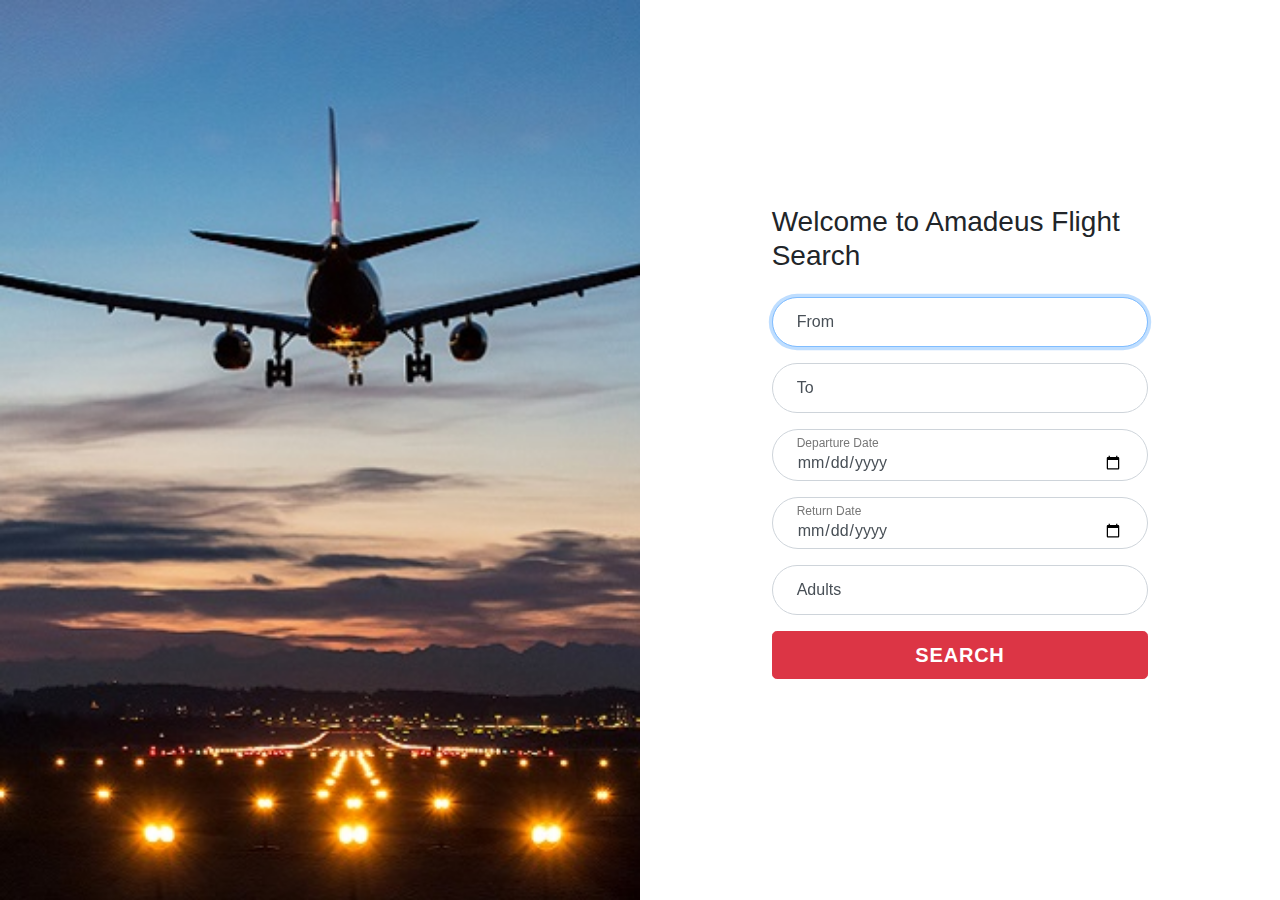
==== index.html @ 5aeae62c "first commit" ====
<!-- saved from url=(0053)https://amadeus4dev-smart-flightsearch.herokuapp.com/ -->
<html lang="en"><head><meta http-equiv="Content-Type" content="text/html; charset=UTF-8">

    <link rel="stylesheet" type="text/css" href="./Amadeus Flight Search_files/style.css">
    <link rel="stylesheet" href="./Amadeus Flight Search_files/bootstrap.min.css" integrity="sha384-Gn5384xqQ1aoWXA+058RXPxPg6fy4IWvTNh0E263XmFcJlSAwiGgFAW/dAiS6JXm" crossorigin="anonymous">
    

    <title>Amadeus Flight Search</title>
</head>

<body data-new-gr-c-s-check-loaded="14.984.0" data-gr-ext-installed="">

<div class="container-fluid">
  <div class="row no-gutter">
    <div class="d-none d-md-flex col-md-4 col-lg-6 bg-image"></div>
    <div class="col-md-8 col-lg-6">
      <div class="login d-flex align-items-center py-5">
        <div class="container">
          <div class="row">
            <div class="col-md-9 col-lg-8 mx-auto">
                
              <h3 class="login-heading mb-4">Welcome to Amadeus Flight Search</h3>
              <form action="/result" method="GET" id="form_id"> 
                  <div class="form-label-group">
                      <input type="text" name1="Origin" id="inputOrigin" class="form-control ui-autocomplete-input" placeholder="From" required="" autofocus="" autocomplete="off">
                      <label for="inputOrigin">From</label>
                  </div>

                  <div class="form-label-group">
                      <input type="text" name1="Destination" id="inputDestination" class="form-control ui-autocomplete-input" placeholder="To" required="" autofocus="" autocomplete="off">
                      <label for="inputDestination">To</label>
                  </div>
                  <div class="form-label-group">
                      <input type="date" name1="Departuredate" id="idDeparturedate" class="form-control" placeholder="Departure Date" required="">
                      <label for="idDeparturedate">Departure Date</label>
                  </div>

                  <div class="form-label-group">
                      <input type="date" name1="Returndate" id="idReturndate" class="form-control" placeholder="Return Date">
                      <label for="idReturndate">Return Date</label>
                  </div>

                  <div class="form-label-group">
                      <input type="number" name1="Adults" id="idAdults" class="form-control" placeholder="Adults">
                      <label for="idAdults">Adults</label>
                  </div>
                  <input class="btn btn-lg btn-danger btn-block btn-login text-uppercase font-weight-bold mb-2" type="Submit" name1="Submit" value="Search">
              </form>
            </div>
          </div>
        </div>
      </div>
    </div>
  </div>
</div>

<script src="./Amadeus Flight Search_files/popper.min.js.download" integrity="sha384-ApNbgh9B+Y1QKtv3Rn7W3mgPxhU9K/ScQsAP7hUibX39j7fakFPskvXusvfa0b4Q" crossorigin="anonymous"></script>
<script src="./Amadeus Flight Search_files/bootstrap.min.js.download" integrity="sha384-JZR6Spejh4U02d8jOt6vLEHfe/JQGiRRSQQxSfFWpi1MquVdAyjUar5+76PVCmYl" crossorigin="anonymous"></script>
    <script>
        $("#form_id").on("submit", function (e) {
        e.preventDefault(); //stop submit event
        var self = $(this);
        var originGiven = $("#inputOrigin").val();
        $("#inputOrigin").val(originGiven.slice(0,3));
        var destinationGiven = $("#inputDestination").val();
        $("#inputDestination").val(destinationGiven.slice(0,3));
        $("#form_id").off("submit");
        self.submit();
    });
    </script>

<ul id="ui-id-1" tabindex="0" class="ui-menu ui-widget ui-widget-content ui-autocomplete ui-front" style="display: none;"></ul><div role="status" aria-live="assertive" aria-relevant="additions" class="ui-helper-hidden-accessible"></div><ul id="ui-id-2" tabindex="0" class="ui-menu ui-widget ui-widget-content ui-autocomplete ui-front" style="display: none;"></ul><div role="status" aria-live="assertive" aria-relevant="additions" class="ui-helper-hidden-accessible"></div></body></html>
---- Amadeus Flight Search_files/style.css ----
:root {
  --input-padding-x: 1.5rem;
  --input-padding-y: 0.75rem;
}

.login,
.image {
  min-height: 100vh;
}

.bg-image {
  background-image: url('bg-image.jpeg');
  background-size: cover;
  background-position: center;
}

.login-heading {
  font-weight: 300;
}

.btn-login {
  font-size: 0.9rem;
  letter-spacing: 0.05rem;
  padding: 0.75rem 1rem;
  border-radius: 2rem;
}

.form-label-group {
  position: relative;
  margin-bottom: 1rem;
}

.form-label-group>input,
.form-label-group>label {
  padding: var(--input-padding-y) var(--input-padding-x);
  height: auto;
  border-radius: 2rem;
}

.form-label-group>label {
  position: absolute;
  top: 0;
  left: 0;
  display: block;
  width: 100%;
  margin-bottom: 0;
  /* Override default `<label>` margin */
  line-height: 1.5;
  color: #495057;
  cursor: text;
  /* Match the input under the label */
  border: 1px solid transparent;
  border-radius: .25rem;
  transition: all .1s ease-in-out;
}

.form-label-group input::-webkit-input-placeholder {
  color: transparent;
}

.form-label-group input:-ms-input-placeholder {
  color: transparent;
}

.form-label-group input::-ms-input-placeholder {
  color: transparent;
}

.form-label-group input::-moz-placeholder {
  color: transparent;
}

.form-label-group input::placeholder {
  color: transparent;
}

.form-label-group input:not(:placeholder-shown) {
  padding-top: calc(var(--input-padding-y) + var(--input-padding-y) * (2 / 3));
  padding-bottom: calc(var(--input-padding-y) / 3);
}

.form-label-group input:not(:placeholder-shown)~label {
  padding-top: calc(var(--input-padding-y) / 3);
  padding-bottom: calc(var(--input-padding-y) / 3);
  font-size: 12px;
  color: #777;
}

/* Fallback for Edge
-------------------------------------------------- */

@supports (-ms-ime-align: auto) {
  .form-label-group>label {
    display: none;
  }
  .form-label-group input::-ms-input-placeholder {
    color: #777;
  }
}

/* Fallback for IE
-------------------------------------------------- */

@media all and (-ms-high-contrast: none),
(-ms-high-contrast: active) {
  .form-label-group>label {
    display: none;
  }
  .form-label-group input:-ms-input-placeholder {
    color: #777;
  }
}

.nounderline {
  text-decoration: none !important
}

p.elegantstyle {
 color: #000000bf;
 font-size: 14px; !important
 font-weight:lighter;
}

span.smallstyle {
 color: black;
 font-size: 15px; !important
}

hr.newstyle {
    border: 0;
    height: 0;
    border-top: 1px solid rgba(0, 0, 0, 0.1);
    border-bottom: 1px solid rgba(255, 255, 255, 0.3);
}

.ui-menu {
	position: relative;
	list-style: none;
	background-color: white;
	border-radius: 18px;
	z-index:10;
	box-shadow: 5px 0px 8px white;
	width: 214px;
	line-height: 200%;
	font-size: 18px;
	padding: 15px 0;
	border: solid 1px grey;
}

.ui-menu .ui-menu-item {
	margin: none;
	padding-left: 15px;
    padding-right:10px;
}
.ui-menu .ui-menu-item:hover {
	background-color: darkgrey;
}
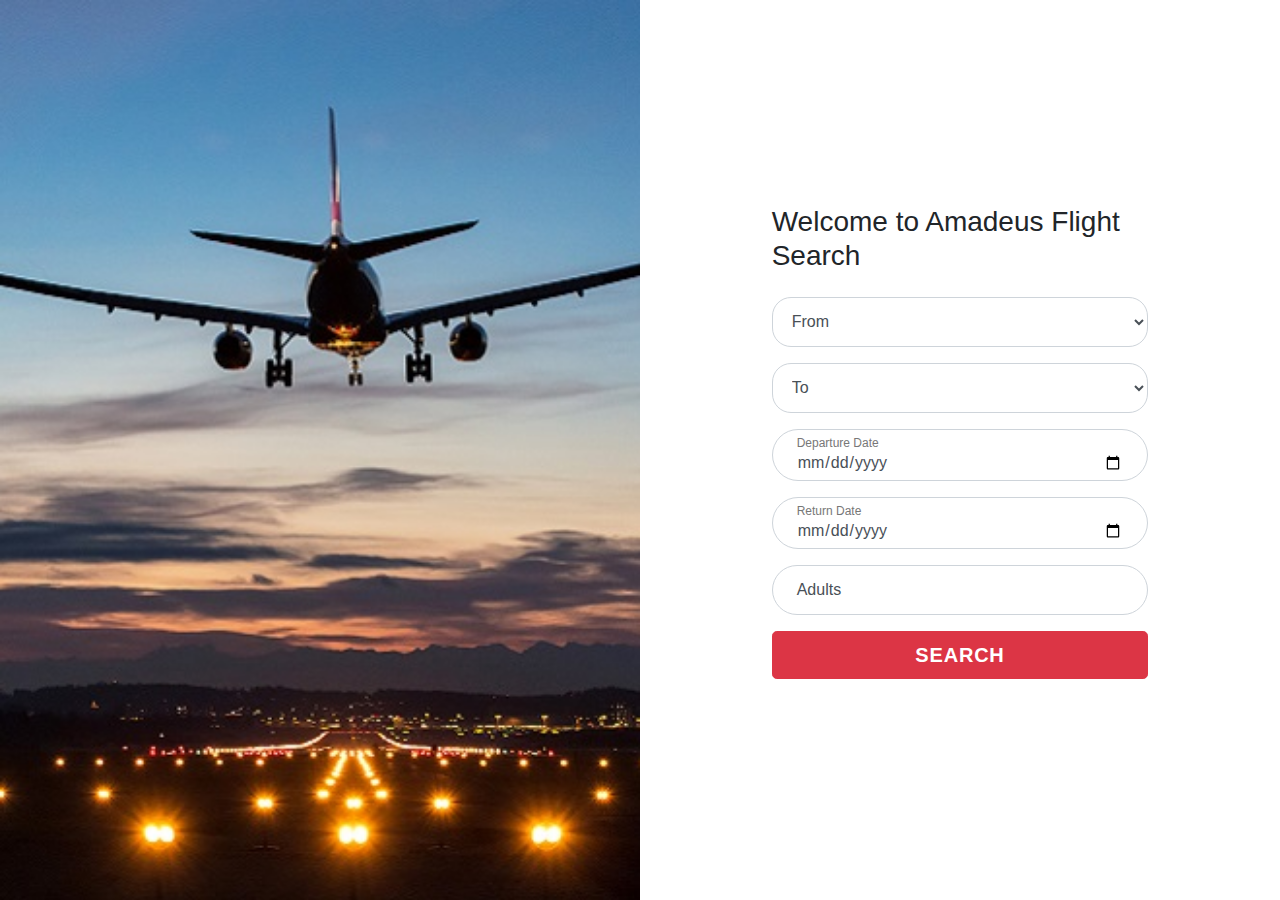
==== commit 4b90b033: "added dropdown for location" ====
--- a/index.html
+++ b/index.html
@@ -2,8 +2,8 @@
 <!-- saved from url=(0053)https://amadeus4dev-smart-flightsearch.herokuapp.com/ -->
 <html lang="en"><head><meta http-equiv="Content-Type" content="text/html; charset=UTF-8">
 
-    <link rel="stylesheet" type="text/css" href="./Amadeus Flight Search_files/style.css">
-    <link rel="stylesheet" href="./Amadeus Flight Search_files/bootstrap.min.css" integrity="sha384-Gn5384xqQ1aoWXA+058RXPxPg6fy4IWvTNh0E263XmFcJlSAwiGgFAW/dAiS6JXm" crossorigin="anonymous">
+    <link rel="stylesheet" type="text/css" href="css/style.css">
+    <link rel="stylesheet" href="css/bootstrap.min.css"  crossorigin="anonymous">
     
 
     <title>Amadeus Flight Search</title>
@@ -23,13 +23,27 @@
               <h3 class="login-heading mb-4">Welcome to Amadeus Flight Search</h3>
               <form action="/result" method="GET" id="form_id"> 
                   <div class="form-label-group">
-                      <input type="text" name1="Origin" id="inputOrigin" class="form-control ui-autocomplete-input" placeholder="From" required="" autofocus="" autocomplete="off">
-                      <label for="inputOrigin">From</label>
+                      <select class="form-control ui-autocomplete-input" required="" style="
+                      border-radius: 19px;
+                      height: 50px;
+                      padding: 0px 15px;
+                  ">
+                        <option value="">From</option>
+                        <option value="BLR">BANGALORE</option>
+                        <option value="BLR">DELHI</option>
+                      </select>
                   </div>
 
                   <div class="form-label-group">
-                      <input type="text" name1="Destination" id="inputDestination" class="form-control ui-autocomplete-input" placeholder="To" required="" autofocus="" autocomplete="off">
-                      <label for="inputDestination">To</label>
+                      <select class="form-control ui-autocomplete-input" required="" style="
+                      border-radius: 19px;
+                      height: 50px;
+                      padding: 0px 15px;
+                  ">
+                        <option value="">To</option>
+                        <option value="BLR">BANGALORE</option>
+                        <option value="BLR">DELHI</option>
+                      </select>
                   </div>
                   <div class="form-label-group">
                       <input type="date" name1="Departuredate" id="idDeparturedate" class="form-control" placeholder="Departure Date" required="">
@@ -55,19 +69,11 @@
   </div>
 </div>
 
-<script src="./Amadeus Flight Search_files/popper.min.js.download" integrity="sha384-ApNbgh9B+Y1QKtv3Rn7W3mgPxhU9K/ScQsAP7hUibX39j7fakFPskvXusvfa0b4Q" crossorigin="anonymous"></script>
-<script src="./Amadeus Flight Search_files/bootstrap.min.js.download" integrity="sha384-JZR6Spejh4U02d8jOt6vLEHfe/JQGiRRSQQxSfFWpi1MquVdAyjUar5+76PVCmYl" crossorigin="anonymous"></script>
-    <script>
-        $("#form_id").on("submit", function (e) {
-        e.preventDefault(); //stop submit event
-        var self = $(this);
-        var originGiven = $("#inputOrigin").val();
-        $("#inputOrigin").val(originGiven.slice(0,3));
-        var destinationGiven = $("#inputDestination").val();
-        $("#inputDestination").val(destinationGiven.slice(0,3));
-        $("#form_id").off("submit");
-        self.submit();
-    });
-    </script>
 
-<ul id="ui-id-1" tabindex="0" class="ui-menu ui-widget ui-widget-content ui-autocomplete ui-front" style="display: none;"></ul><div role="status" aria-live="assertive" aria-relevant="additions" class="ui-helper-hidden-accessible"></div><ul id="ui-id-2" tabindex="0" class="ui-menu ui-widget ui-widget-content ui-autocomplete ui-front" style="display: none;"></ul><div role="status" aria-live="assertive" aria-relevant="additions" class="ui-helper-hidden-accessible"></div></body></html>+<ul id="ui-id-1" tabindex="0" class="ui-menu ui-widget ui-widget-content ui-autocomplete ui-front" style="display: none;"></ul>
+<div role="status" aria-live="assertive" aria-relevant="additions" class="ui-helper-hidden-accessible"></div>
+<ul id="ui-id-2" tabindex="0" class="ui-menu ui-widget ui-widget-content ui-autocomplete ui-front" style="display: none;"></ul>
+<div role="status" aria-live="assertive" aria-relevant="additions" class="ui-helper-hidden-accessible"></div>
+
+</body>
+</html>--- a/css/style.css
+++ b/css/style.css
@@ -0,0 +1,157 @@
+:root {
+  --input-padding-x: 1.5rem;
+  --input-padding-y: 0.75rem;
+}
+
+.login,
+.image {
+  min-height: 100vh;
+}
+
+.bg-image {
+  background-image: url('../images/bg-image.jpeg');
+  background-size: cover;
+  background-position: center;
+}
+
+.login-heading {
+  font-weight: 300;
+}
+
+.btn-login {
+  font-size: 0.9rem;
+  letter-spacing: 0.05rem;
+  padding: 0.75rem 1rem;
+  border-radius: 2rem;
+}
+
+.form-label-group {
+  position: relative;
+  margin-bottom: 1rem;
+}
+
+.form-label-group>input,
+.form-label-group>label {
+  padding: var(--input-padding-y) var(--input-padding-x);
+  height: auto;
+  border-radius: 2rem;
+}
+
+.form-label-group>label {
+  position: absolute;
+  top: 0;
+  left: 0;
+  display: block;
+  width: 100%;
+  margin-bottom: 0;
+  /* Override default `<label>` margin */
+  line-height: 1.5;
+  color: #495057;
+  cursor: text;
+  /* Match the input under the label */
+  border: 1px solid transparent;
+  border-radius: .25rem;
+  transition: all .1s ease-in-out;
+}
+
+.form-label-group input::-webkit-input-placeholder {
+  color: transparent;
+}
+
+.form-label-group input:-ms-input-placeholder {
+  color: transparent;
+}
+
+.form-label-group input::-ms-input-placeholder {
+  color: transparent;
+}
+
+.form-label-group input::-moz-placeholder {
+  color: transparent;
+}
+
+.form-label-group input::placeholder {
+  color: transparent;
+}
+
+.form-label-group input:not(:placeholder-shown) {
+  padding-top: calc(var(--input-padding-y) + var(--input-padding-y) * (2 / 3));
+  padding-bottom: calc(var(--input-padding-y) / 3);
+}
+
+.form-label-group input:not(:placeholder-shown)~label {
+  padding-top: calc(var(--input-padding-y) / 3);
+  padding-bottom: calc(var(--input-padding-y) / 3);
+  font-size: 12px;
+  color: #777;
+}
+
+/* Fallback for Edge
+-------------------------------------------------- */
+
+@supports (-ms-ime-align: auto) {
+  .form-label-group>label {
+    display: none;
+  }
+  .form-label-group input::-ms-input-placeholder {
+    color: #777;
+  }
+}
+
+/* Fallback for IE
+-------------------------------------------------- */
+
+@media all and (-ms-high-contrast: none),
+(-ms-high-contrast: active) {
+  .form-label-group>label {
+    display: none;
+  }
+  .form-label-group input:-ms-input-placeholder {
+    color: #777;
+  }
+}
+
+.nounderline {
+  text-decoration: none !important
+}
+
+p.elegantstyle {
+ color: #000000bf;
+ font-size: 14px; !important
+ font-weight:lighter;
+}
+
+span.smallstyle {
+ color: black;
+ font-size: 15px; !important
+}
+
+hr.newstyle {
+    border: 0;
+    height: 0;
+    border-top: 1px solid rgba(0, 0, 0, 0.1);
+    border-bottom: 1px solid rgba(255, 255, 255, 0.3);
+}
+
+.ui-menu {
+	position: relative;
+	list-style: none;
+	background-color: white;
+	border-radius: 18px;
+	z-index:10;
+	box-shadow: 5px 0px 8px white;
+	width: 214px;
+	line-height: 200%;
+	font-size: 18px;
+	padding: 15px 0;
+	border: solid 1px grey;
+}
+
+.ui-menu .ui-menu-item {
+	margin: none;
+	padding-left: 15px;
+    padding-right:10px;
+}
+.ui-menu .ui-menu-item:hover {
+	background-color: darkgrey;
+}
